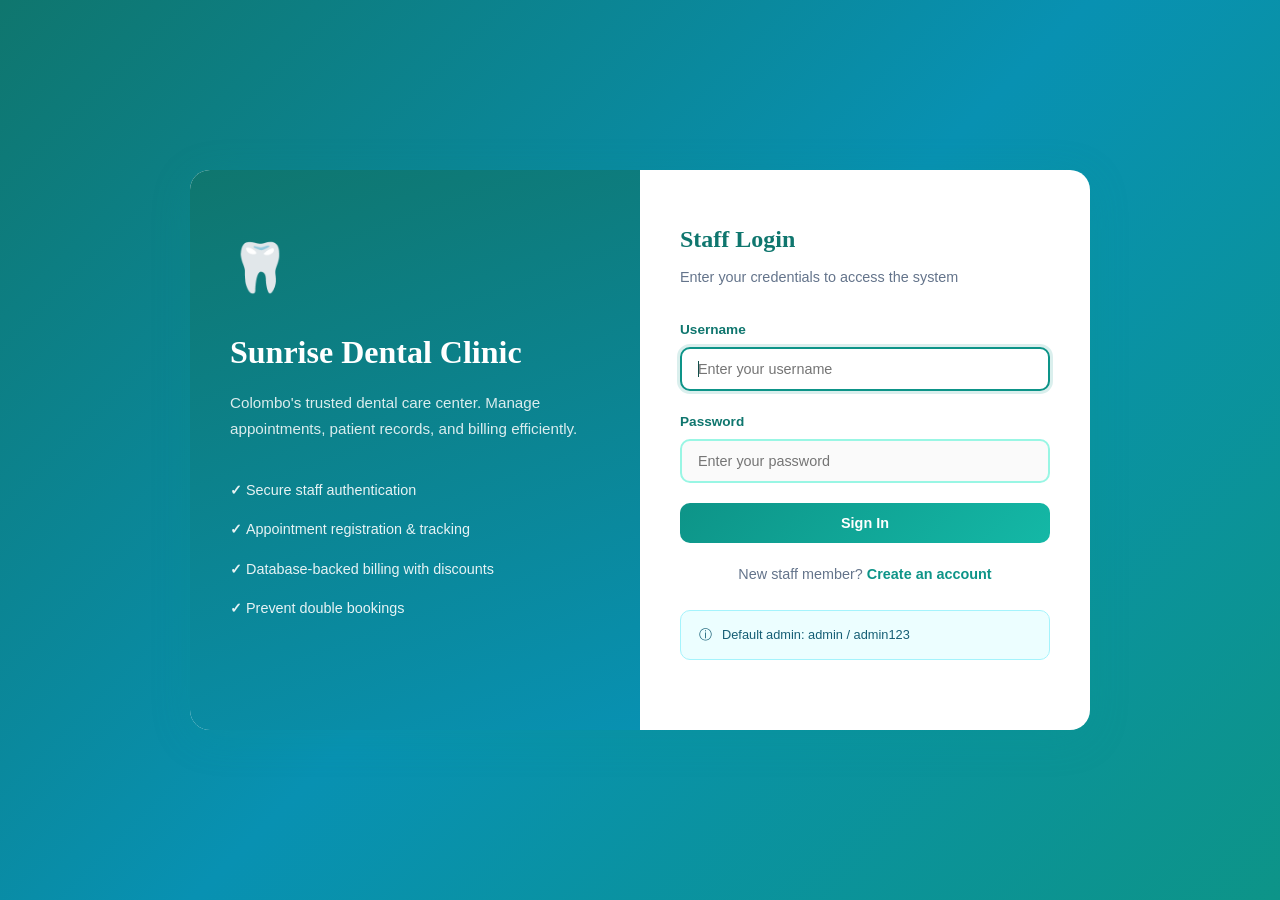
==== src/main/webapp/admin-dashboard.html @ fe85bd7c "Initial commit: Sunrise Dental Clinic full system HTML/CSS frontend with Java Servlet JDBC backend, " ====
<!DOCTYPE html>
<html lang="en">
<head>
    <meta charset="UTF-8">
    <meta name="viewport" content="width=device-width, initial-scale=1.0">
    <title>Admin Dashboard | Sunrise Dental Clinic</title>
    <link rel="stylesheet" href="css/style.css">
</head>
<body data-page="admin-dashboard">
<div class="app-layout">
    <div id="sidebar" class="sidebar"></div>
    <main class="main-content">
        <div class="page-header">
            <h1>Admin Dashboard</h1>
            <p>Manage clinic operations, staff accounts, and dentist schedules.</p>
        </div>
        <div class="stats-grid">
            <div class="stat-card">
                <div class="stat-icon teal">&#128197;</div>
                <div class="stat-info"><h3 id="totalAppt">0</h3><p>Total Appointments</p></div>
            </div>
            <div class="stat-card">
                <div class="stat-icon blue">&#128336;</div>
                <div class="stat-info"><h3 id="todayAppt">0</h3><p>Today's Appointments</p></div>
            </div>
            <div class="stat-card">
                <div class="stat-icon green">&#128104;</div>
                <div class="stat-info"><h3 id="dentistCount">0</h3><p>Active Dentists</p></div>
            </div>
            <div class="stat-card">
                <div class="stat-icon amber">&#128101;</div>
                <div class="stat-info"><h3 id="staffCount">0</h3><p>Active Staff</p></div>
            </div>
        </div>
        <div class="card">
            <h2 class="card-title">Admin Quick Actions</h2>
            <div class="quick-actions">
                <a href="manage-staff.html" class="action-card">
                    <div class="action-icon">&#128101;</div><h3>Manage Staff</h3><p>Add, edit, or deactivate staff accounts</p>
                </a>
                <a href="dentists.html" class="action-card">
                    <div class="action-icon">&#129463;</div><h3>Manage Dentists</h3><p>Update dentist details and schedules</p>
                </a>
                <a href="register.html" class="action-card">
                    <div class="action-icon">&#10010;</div><h3>Register Appointment</h3><p>Book a new patient visit</p>
                </a>
                <a href="view-appointment.html" class="action-card">
                    <div class="action-icon">&#128269;</div><h3>Search Appointments</h3><p>Find by number, name, or mobile</p>
                </a>
            </div>
        </div>
    </main>
</div>
<script src="js/config.js"></script>
<script src="js/app.js"></script>
<script>
    requireAdmin().then(async user => {
        if (!user) return;
        const result = await apiGet('/dashboard');
        if (result.success) {
            document.getElementById('totalAppt').textContent = result.data.totalAppointments;
            document.getElementById('todayAppt').textContent = result.data.todayAppointments;
            document.getElementById('dentistCount').textContent = result.data.dentistCount;
            document.getElementById('staffCount').textContent = result.data.staffCount || 0;
        }
    });
</script>
</body>
</html>
---- src/main/webapp/css/style.css ----
/* Sunrise Dental Clinic - Main Stylesheet */
@import url('https://fonts.googleapis.com/css2?family=Inter:wght@300;400;500;600;700&family=Playfair+Display:wght@600;700&display=swap');

:root {
    --primary: #0d9488;
    --primary-dark: #0f766e;
    --primary-light: #14b8a6;
    --primary-soft: #ccfbf1;
    --accent: #0891b2;
    --bg: #f0fdfa;
    --bg-card: #ffffff;
    --text: #134e4a;
    --text-secondary: #64748b;
    --border: #99f6e4;
    --shadow: 0 4px 24px rgba(13, 148, 136, 0.12);
    --shadow-lg: 0 8px 40px rgba(13, 148, 136, 0.18);
    --radius: 12px;
    --radius-lg: 20px;
    --sidebar-width: 260px;
    --danger: #ef4444;
    --success: #10b981;
}

* { margin: 0; padding: 0; box-sizing: border-box; }

body {
    font-family: 'Inter', sans-serif;
    background: var(--bg);
    color: var(--text);
    min-height: 100vh;
    line-height: 1.6;
}

h1, h2, h3 { font-family: 'Playfair Display', serif; }
a { text-decoration: none; color: inherit; }

.login-page {
    min-height: 100vh;
    display: flex;
    align-items: center;
    justify-content: center;
    background: linear-gradient(135deg, #0f766e 0%, #0891b2 50%, #0d9488 100%);
    padding: 20px;
}

.login-container {
    display: flex;
    width: 100%;
    max-width: 900px;
    background: var(--bg-card);
    border-radius: var(--radius-lg);
    overflow: hidden;
    box-shadow: var(--shadow-lg);
}

.login-brand {
    flex: 1;
    background: linear-gradient(160deg, var(--primary-dark), var(--accent));
    color: white;
    padding: 60px 40px;
}

.login-brand .logo-icon { font-size: 3rem; margin-bottom: 20px; }
.login-brand h1 { font-size: 2rem; margin-bottom: 12px; color: white; }
.login-brand p { opacity: 0.85; font-size: 0.95rem; line-height: 1.7; }
.login-brand .features { margin-top: 30px; list-style: none; }
.login-brand .features li { padding: 8px 0; font-size: 0.9rem; opacity: 0.9; }
.login-brand .features li::before { content: '✓ '; font-weight: 700; }

.login-form-panel { flex: 1; padding: 50px 40px; }
.login-form-panel h2 { font-size: 1.5rem; margin-bottom: 8px; color: var(--primary-dark); }
.login-form-panel .subtitle { color: var(--text-secondary); margin-bottom: 30px; font-size: 0.9rem; }

.app-layout { display: flex; min-height: 100vh; }

.sidebar {
    width: var(--sidebar-width);
    background: linear-gradient(180deg, var(--primary-dark) 0%, #115e59 100%);
    color: white;
    position: fixed;
    top: 0; left: 0;
    height: 100vh;
    display: flex;
    flex-direction: column;
    box-shadow: 4px 0 20px rgba(0,0,0,0.1);
}

.sidebar-brand { padding: 28px 24px; border-bottom: 1px solid rgba(255,255,255,0.1); }
.sidebar-brand h2 { font-size: 1.15rem; color: white; line-height: 1.3; }
.sidebar-brand span { font-size: 0.75rem; opacity: 0.7; font-family: 'Inter', sans-serif; }
.sidebar-nav { flex: 1; padding: 20px 12px; overflow-y: auto; }

.nav-item {
    display: flex; align-items: center; gap: 12px;
    padding: 12px 16px; border-radius: 10px; margin-bottom: 4px;
    font-size: 0.9rem; font-weight: 500;
    color: rgba(255,255,255,0.8);
    transition: all 0.2s ease;
}

.nav-item:hover { background: rgba(255,255,255,0.12); color: white; }
.nav-item.active { background: rgba(255,255,255,0.2); color: white; font-weight: 600; }
.nav-item .nav-icon { font-size: 1.2rem; width: 24px; text-align: center; }

.sidebar-footer { padding: 20px 16px; border-top: 1px solid rgba(255,255,255,0.1); }
.user-info { display: flex; align-items: center; gap: 12px; margin-bottom: 12px; }
.user-avatar {
    width: 40px; height: 40px; background: rgba(255,255,255,0.2);
    border-radius: 50%; display: flex; align-items: center; justify-content: center;
    font-weight: 700;
}
.user-details .name { font-size: 0.85rem; font-weight: 600; }
.user-details .role { font-size: 0.75rem; opacity: 0.7; }

.main-content { margin-left: var(--sidebar-width); flex: 1; padding: 32px 40px; min-height: 100vh; }
.page-header { margin-bottom: 32px; }
.page-header h1 { font-size: 1.75rem; color: var(--primary-dark); margin-bottom: 6px; }
.page-header p { color: var(--text-secondary); font-size: 0.95rem; }

.card {
    background: var(--bg-card); border-radius: var(--radius);
    box-shadow: var(--shadow); padding: 28px; border: 1px solid var(--border);
}
.card-title {
    font-size: 1.1rem; font-weight: 600; color: var(--primary-dark);
    margin-bottom: 20px; padding-bottom: 12px; border-bottom: 2px solid var(--primary-soft);
}

.stats-grid { display: grid; grid-template-columns: repeat(auto-fit, minmax(220px, 1fr)); gap: 20px; margin-bottom: 32px; }
.stat-card {
    background: var(--bg-card); border-radius: var(--radius); padding: 24px;
    box-shadow: var(--shadow); border: 1px solid var(--border);
    display: flex; align-items: center; gap: 16px;
}
.stat-icon { width: 56px; height: 56px; border-radius: 14px; display: flex; align-items: center; justify-content: center; font-size: 1.5rem; }
.stat-icon.teal { background: var(--primary-soft); }
.stat-icon.blue { background: #e0f2fe; }
.stat-icon.green { background: #d1fae5; }
.stat-icon.amber { background: #fef3c7; }
.stat-info h3 { font-size: 1.75rem; font-weight: 700; color: var(--primary-dark); font-family: 'Inter', sans-serif; }
.stat-info p { font-size: 0.85rem; color: var(--text-secondary); }

.quick-actions { display: grid; grid-template-columns: repeat(auto-fit, minmax(200px, 1fr)); gap: 16px; }
.action-card {
    background: var(--bg-card); border: 2px solid var(--border); border-radius: var(--radius);
    padding: 24px; text-align: center; transition: all 0.2s ease;
}
.action-card:hover { border-color: var(--primary); box-shadow: var(--shadow); transform: translateY(-2px); }
.action-card .action-icon { font-size: 2rem; margin-bottom: 12px; }
.action-card h3 { font-size: 0.95rem; color: var(--primary-dark); font-family: 'Inter', sans-serif; font-weight: 600; }
.action-card p { font-size: 0.8rem; color: var(--text-secondary); margin-top: 4px; }

.form-group { margin-bottom: 20px; }
.form-group label { display: block; font-size: 0.85rem; font-weight: 600; color: var(--primary-dark); margin-bottom: 6px; }
.form-group label .required { color: var(--danger); }
.form-control {
    width: 100%; padding: 12px 16px; border: 2px solid var(--border); border-radius: 10px;
    font-size: 0.9rem; font-family: 'Inter', sans-serif; color: var(--text); background: #fafafa;
}
.form-control:focus { outline: none; border-color: var(--primary); box-shadow: 0 0 0 3px rgba(13, 148, 136, 0.15); background: white; }
.form-row { display: grid; grid-template-columns: 1fr 1fr; gap: 20px; }
select.form-control { cursor: pointer; }
textarea.form-control { resize: vertical; min-height: 80px; }

.btn {
    display: inline-flex; align-items: center; justify-content: center; gap: 8px;
    padding: 12px 24px; border: none; border-radius: 10px;
    font-size: 0.9rem; font-weight: 600; font-family: 'Inter', sans-serif; cursor: pointer;
}
.btn-primary { background: linear-gradient(135deg, var(--primary), var(--primary-light)); color: white; }
.btn-secondary { background: white; color: var(--primary-dark); border: 2px solid var(--border); }
.btn-danger { background: #fef2f2; color: var(--danger); border: 2px solid #fecaca; }
.btn-block { width: 100%; }
.btn-sm { padding: 8px 16px; font-size: 0.8rem; }
.form-actions { display: flex; gap: 12px; margin-top: 28px; padding-top: 20px; border-top: 1px solid var(--border); }

.alert { padding: 14px 18px; border-radius: 10px; margin-bottom: 20px; font-size: 0.9rem; font-weight: 500; display: flex; align-items: center; gap: 10px; }
.alert-success { background: #ecfdf5; color: #065f46; border: 1px solid #a7f3d0; }
.alert-error { background: #fef2f2; color: #991b1b; border: 1px solid #fecaca; }
.alert-info { background: #ecfeff; color: #155e75; border: 1px solid #a5f3fc; }

.detail-grid { display: grid; grid-template-columns: 1fr 1fr; gap: 16px; }
.detail-item { padding: 16px; background: var(--bg); border-radius: 10px; border: 1px solid var(--border); }
.detail-item .label { font-size: 0.75rem; font-weight: 600; text-transform: uppercase; letter-spacing: 0.5px; color: var(--text-secondary); margin-bottom: 4px; }
.detail-item .value { font-size: 1rem; font-weight: 500; color: var(--primary-dark); }
.detail-item.full-width { grid-column: 1 / -1; }
.appointment-badge { display: inline-block; background: var(--primary-soft); color: var(--primary-dark); padding: 6px 16px; border-radius: 20px; font-weight: 700; }

.search-box { display: flex; gap: 12px; max-width: 500px; margin-bottom: 24px; }
.table-wrapper { overflow-x: auto; }
.data-table { width: 100%; border-collapse: collapse; font-size: 0.9rem; }
.data-table thead { background: var(--primary-soft); }
.data-table th { padding: 14px 16px; text-align: left; font-weight: 600; color: var(--primary-dark); font-size: 0.8rem; text-transform: uppercase; }
.data-table td { padding: 14px 16px; border-bottom: 1px solid var(--border); }
.data-table tbody tr:hover { background: #f0fdfa; }
.badge { display: inline-block; padding: 4px 10px; border-radius: 6px; font-size: 0.75rem; font-weight: 600; }
.badge-teal { background: var(--primary-soft); color: var(--primary-dark); }

.receipt { max-width: 600px; margin: 0 auto; border: 2px dashed var(--border); border-radius: var(--radius); padding: 32px; background: white; }
.receipt-header { text-align: center; margin-bottom: 24px; padding-bottom: 20px; border-bottom: 2px solid var(--primary-soft); }
.receipt-row { display: flex; justify-content: space-between; padding: 10px 0; font-size: 0.9rem; }
.receipt-row.total { border-top: 2px solid var(--primary); margin-top: 12px; padding-top: 16px; font-weight: 700; font-size: 1.15rem; color: var(--primary-dark); }
.receipt-footer { text-align: center; margin-top: 24px; padding-top: 16px; border-top: 1px dashed var(--border); color: var(--text-secondary); font-size: 0.85rem; }
.print-actions { text-align: center; margin-top: 24px; }

.help-section { margin-bottom: 28px; }
.help-section h3 { font-size: 1.05rem; color: var(--primary-dark); margin-bottom: 12px; font-family: 'Inter', sans-serif; font-weight: 600; }
.help-steps { list-style: none; counter-reset: step; }
.help-steps li { counter-increment: step; padding: 14px 16px 14px 48px; position: relative; margin-bottom: 8px; background: var(--bg); border-radius: 10px; border: 1px solid var(--border); font-size: 0.9rem; }
.help-steps li::before {
    content: counter(step); position: absolute; left: 14px; top: 50%; transform: translateY(-50%);
    width: 24px; height: 24px; background: var(--primary); color: white; border-radius: 50%;
    display: flex; align-items: center; justify-content: center; font-size: 0.75rem; font-weight: 700;
}
.assumptions-list { list-style: none; }
.assumptions-list li { padding: 12px 16px; margin-bottom: 8px; background: var(--bg); border-left: 4px solid var(--primary); border-radius: 0 10px 10px 0; font-size: 0.9rem; }

@media print {
    .sidebar, .page-header, .search-box, .print-actions, .form-actions, .alert { display: none !important; }
    .main-content { margin-left: 0; padding: 0; }
}

.nav-section-label {
    font-size: 0.7rem;
    text-transform: uppercase;
    letter-spacing: 0.08em;
    opacity: 0.55;
    padding: 16px 16px 8px;
    font-weight: 600;
}

.auth-link {
    margin-top: 20px;
    text-align: center;
    font-size: 0.9rem;
    color: var(--text-secondary);
}

.auth-link a {
    color: var(--primary);
    font-weight: 600;
}

.search-card { margin-bottom: 24px; }

.result-list {
    display: grid;
    gap: 16px;
    grid-template-columns: repeat(auto-fit, minmax(280px, 1fr));
}

.result-card {
    background: var(--bg-card);
    border: 1px solid var(--border);
    border-radius: var(--radius);
    padding: 20px;
    box-shadow: var(--shadow);
}

.result-card-header {
    display: flex;
    justify-content: space-between;
    align-items: center;
    gap: 12px;
    margin-bottom: 12px;
}

.result-date {
    font-size: 0.8rem;
    color: var(--text-secondary);
}

.result-card-body {
    display: flex;
    flex-direction: column;
    gap: 4px;
    margin-bottom: 16px;
    font-size: 0.9rem;
}

.bill-editor .bill-summary {
    background: var(--bg);
    border: 1px solid var(--border);
    border-radius: 10px;
    padding: 16px 20px;
    margin-top: 8px;
}

.badge-green { background: #d1fae5; color: #065f46; }
.badge-red { background: #fee2e2; color: #991b1b; }
.badge-amber { background: #fef3c7; color: #92400e; }

.table-actions {
    display: flex;
    gap: 8px;
    flex-wrap: wrap;
}

.text-muted {
    color: var(--text-secondary);
    font-size: 0.85rem;
}

@media (max-width: 768px) {
    .sidebar { transform: translateX(-100%); }
    .main-content { margin-left: 0; padding: 20px; }
    .login-container { flex-direction: column; }
    .form-row, .detail-grid { grid-template-columns: 1fr; }
}
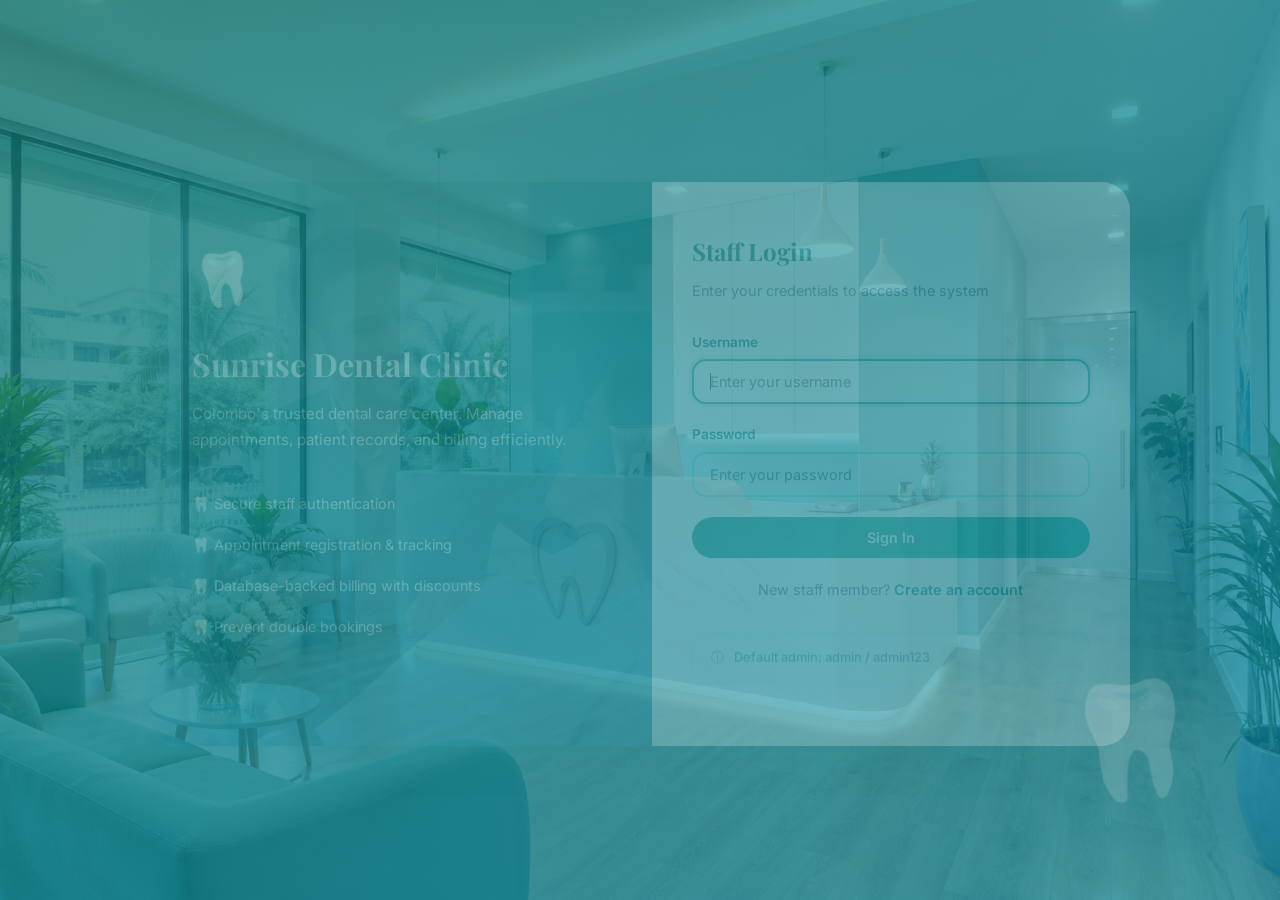
==== commit 3afc79ef: "Refresh the clinic interface with photos, motion, and a left menu panel. Co-authored-by: Cursor <cur" ====
--- a/src/main/webapp/admin-dashboard.html
+++ b/src/main/webapp/admin-dashboard.html
@@ -1,4 +1,5 @@
 <!DOCTYPE html>
+<!-- Admin dashboard with staff and dentist management shortcuts. -->
 <html lang="en">
 <head>
     <meta charset="UTF-8">
@@ -14,6 +15,13 @@
             <h1>Admin Dashboard</h1>
             <p>Manage clinic operations, staff accounts, and dentist schedules.</p>
         </div>
+        <section class="hero-banner">
+            <img src="images/clinic-care.png" alt="Clinic care team">
+            <div class="hero-overlay">
+                <h2>Admin overview</h2>
+                <p>Staff, dentists, and daily appointments in one teal workspace.</p>
+            </div>
+        </section>
         <div class="stats-grid">
             <div class="stat-card">
                 <div class="stat-icon teal">&#128197;</div>
--- a/src/main/webapp/css/style.css
+++ b/src/main/webapp/css/style.css
@@ -1,4 +1,4 @@
-/* Sunrise Dental Clinic - Main Stylesheet */
+/* Sunrise Dental Clinic - Interface restyle. Teal palette and tooth icons kept. */
 @import url('https://fonts.googleapis.com/css2?family=Inter:wght@300;400;500;600;700&family=Playfair+Display:wght@600;700&display=swap');
 
 :root {
@@ -12,11 +12,11 @@
     --text: #134e4a;
     --text-secondary: #64748b;
     --border: #99f6e4;
-    --shadow: 0 4px 24px rgba(13, 148, 136, 0.12);
-    --shadow-lg: 0 8px 40px rgba(13, 148, 136, 0.18);
-    --radius: 12px;
-    --radius-lg: 20px;
-    --sidebar-width: 260px;
+    --shadow: 0 10px 30px rgba(13, 148, 136, 0.12);
+    --shadow-lg: 0 18px 50px rgba(13, 148, 136, 0.2);
+    --radius: 18px;
+    --radius-lg: 28px;
+    --sidebar-width: 268px;
     --danger: #ef4444;
     --success: #10b981;
 }
@@ -25,7 +25,9 @@
 
 body {
     font-family: 'Inter', sans-serif;
-    background: var(--bg);
+    background:
+        radial-gradient(circle at top right, rgba(20, 184, 166, 0.16), transparent 28%),
+        var(--bg);
     color: var(--text);
     min-height: 100vh;
     line-height: 1.6;
@@ -34,75 +36,169 @@
 h1, h2, h3 { font-family: 'Playfair Display', serif; }
 a { text-decoration: none; color: inherit; }
 
+@keyframes fadeUp {
+    from { opacity: 0; transform: translateY(18px); }
+    to { opacity: 1; transform: translateY(0); }
+}
+
+@keyframes floatTooth {
+    0%, 100% { transform: translateY(0) rotate(-6deg); }
+    50% { transform: translateY(-10px) rotate(6deg); }
+}
+
+@keyframes kenBurns {
+    0% { transform: scale(1); }
+    100% { transform: scale(1.08); }
+}
+
+@keyframes pulseGlow {
+    0%, 100% { box-shadow: 0 0 0 0 rgba(13, 148, 136, 0.25); }
+    50% { box-shadow: 0 0 0 12px rgba(13, 148, 136, 0); }
+}
+
 .login-page {
     min-height: 100vh;
     display: flex;
     align-items: center;
     justify-content: center;
-    background: linear-gradient(135deg, #0f766e 0%, #0891b2 50%, #0d9488 100%);
-    padding: 20px;
+    background:
+        linear-gradient(135deg, rgba(15, 118, 110, 0.78), rgba(8, 145, 178, 0.72)),
+        url('../images/clinic-reception.png') center/cover no-repeat;
+    padding: 24px;
+    overflow: hidden;
+    position: relative;
+}
+
+.login-page::before {
+    content: '🦷';
+    position: absolute;
+    font-size: 7rem;
+    right: 6%;
+    bottom: 8%;
+    opacity: 0.18;
+    animation: floatTooth 5s ease-in-out infinite;
+    pointer-events: none;
 }
 
 .login-container {
     display: flex;
     width: 100%;
-    max-width: 900px;
-    background: var(--bg-card);
+    max-width: 980px;
+    background: rgba(255, 255, 255, 0.96);
     border-radius: var(--radius-lg);
     overflow: hidden;
     box-shadow: var(--shadow-lg);
+    animation: fadeUp 0.7s ease;
 }
 
 .login-brand {
-    flex: 1;
-    background: linear-gradient(160deg, var(--primary-dark), var(--accent));
-    color: white;
-    padding: 60px 40px;
-}
-
-.login-brand .logo-icon { font-size: 3rem; margin-bottom: 20px; }
+    flex: 1.05;
+    color: white;
+    padding: 56px 42px;
+    position: relative;
+    background:
+        linear-gradient(160deg, rgba(15, 118, 110, 0.88), rgba(8, 145, 178, 0.78)),
+        url('../images/clinic-care.png') center/cover no-repeat;
+}
+
+.login-brand .logo-icon {
+    font-size: 3.2rem;
+    margin-bottom: 18px;
+    display: inline-block;
+    animation: floatTooth 4s ease-in-out infinite;
+}
+
 .login-brand h1 { font-size: 2rem; margin-bottom: 12px; color: white; }
-.login-brand p { opacity: 0.85; font-size: 0.95rem; line-height: 1.7; }
+.login-brand p { opacity: 0.92; font-size: 0.95rem; line-height: 1.7; }
 .login-brand .features { margin-top: 30px; list-style: none; }
-.login-brand .features li { padding: 8px 0; font-size: 0.9rem; opacity: 0.9; }
-.login-brand .features li::before { content: '✓ '; font-weight: 700; }
+.login-brand .features li {
+    padding: 9px 0;
+    font-size: 0.9rem;
+    opacity: 0.95;
+}
+.login-brand .features li::before { content: '🦷 '; }
 
 .login-form-panel { flex: 1; padding: 50px 40px; }
 .login-form-panel h2 { font-size: 1.5rem; margin-bottom: 8px; color: var(--primary-dark); }
 .login-form-panel .subtitle { color: var(--text-secondary); margin-bottom: 30px; font-size: 0.9rem; }
 
-.app-layout { display: flex; min-height: 100vh; }
+.app-layout {
+    display: flex;
+    min-height: 100vh;
+}
 
 .sidebar {
     width: var(--sidebar-width);
-    background: linear-gradient(180deg, var(--primary-dark) 0%, #115e59 100%);
+    background:
+        linear-gradient(180deg, rgba(15, 118, 110, 0.94), rgba(17, 94, 89, 0.96)),
+        url('../images/clinic-smile.png') center/cover no-repeat;
     color: white;
     position: fixed;
-    top: 0; left: 0;
-    height: 100vh;
+    top: 16px;
+    left: 16px;
+    height: calc(100vh - 32px);
     display: flex;
     flex-direction: column;
-    box-shadow: 4px 0 20px rgba(0,0,0,0.1);
-}
-
-.sidebar-brand { padding: 28px 24px; border-bottom: 1px solid rgba(255,255,255,0.1); }
-.sidebar-brand h2 { font-size: 1.15rem; color: white; line-height: 1.3; }
-.sidebar-brand span { font-size: 0.75rem; opacity: 0.7; font-family: 'Inter', sans-serif; }
-.sidebar-nav { flex: 1; padding: 20px 12px; overflow-y: auto; }
+    border-radius: 24px;
+    overflow: hidden;
+    box-shadow: 8px 0 28px rgba(15, 118, 110, 0.22);
+}
+
+.sidebar-brand {
+    padding: 22px 20px;
+    border-bottom: 1px solid rgba(255,255,255,0.12);
+    display: flex;
+    gap: 12px;
+    align-items: center;
+}
+
+.sidebar-tooth {
+    width: 46px;
+    height: 46px;
+    border-radius: 16px;
+    background: rgba(255,255,255,0.16);
+    display: flex;
+    align-items: center;
+    justify-content: center;
+    font-size: 1.5rem;
+    animation: pulseGlow 3.4s ease-in-out infinite;
+    flex-shrink: 0;
+}
+
+.sidebar-brand h2 { font-size: 1.05rem; color: white; line-height: 1.25; }
+.sidebar-brand span { font-size: 0.75rem; opacity: 0.75; font-family: 'Inter', sans-serif; }
+.sidebar-nav { flex: 1; padding: 16px 12px; overflow-y: auto; }
 
 .nav-item {
-    display: flex; align-items: center; gap: 12px;
-    padding: 12px 16px; border-radius: 10px; margin-bottom: 4px;
-    font-size: 0.9rem; font-weight: 500;
-    color: rgba(255,255,255,0.8);
-    transition: all 0.2s ease;
-}
-
-.nav-item:hover { background: rgba(255,255,255,0.12); color: white; }
-.nav-item.active { background: rgba(255,255,255,0.2); color: white; font-weight: 600; }
+    display: flex;
+    align-items: center;
+    gap: 12px;
+    padding: 11px 14px;
+    border-radius: 14px;
+    margin-bottom: 4px;
+    font-size: 0.88rem;
+    font-weight: 500;
+    color: rgba(255,255,255,0.88);
+    transition: transform 0.22s ease, background 0.22s ease;
+}
+
+.nav-item:hover {
+    background: rgba(255,255,255,0.14);
+    color: white;
+    transform: translateX(4px);
+}
+.nav-item.active {
+    background: rgba(255,255,255,0.22);
+    color: white;
+    font-weight: 600;
+}
 .nav-item .nav-icon { font-size: 1.2rem; width: 24px; text-align: center; }
 
-.sidebar-footer { padding: 20px 16px; border-top: 1px solid rgba(255,255,255,0.1); }
+.sidebar-footer {
+    padding: 16px;
+    border-top: 1px solid rgba(255,255,255,0.12);
+}
+
 .user-info { display: flex; align-items: center; gap: 12px; margin-bottom: 12px; }
 .user-avatar {
     width: 40px; height: 40px; background: rgba(255,255,255,0.2);
@@ -112,14 +208,97 @@
 .user-details .name { font-size: 0.85rem; font-weight: 600; }
 .user-details .role { font-size: 0.75rem; opacity: 0.7; }
 
-.main-content { margin-left: var(--sidebar-width); flex: 1; padding: 32px 40px; min-height: 100vh; }
-.page-header { margin-bottom: 32px; }
-.page-header h1 { font-size: 1.75rem; color: var(--primary-dark); margin-bottom: 6px; }
+.main-content {
+    margin-left: calc(var(--sidebar-width) + 28px);
+    flex: 1;
+    padding: 28px 36px 48px;
+    min-height: 100vh;
+    animation: fadeUp 0.55s ease;
+}
+
+.page-header { margin-bottom: 24px; }
+.page-header h1 { font-size: 1.8rem; color: var(--primary-dark); margin-bottom: 6px; }
 .page-header p { color: var(--text-secondary); font-size: 0.95rem; }
 
+.hero-banner {
+    position: relative;
+    height: 180px;
+    border-radius: var(--radius-lg);
+    overflow: hidden;
+    margin-bottom: 28px;
+    box-shadow: var(--shadow);
+}
+
+.hero-banner img {
+    width: 100%;
+    height: 100%;
+    object-fit: cover;
+    animation: kenBurns 18s ease-in-out alternate infinite;
+}
+
+.hero-banner .hero-overlay {
+    position: absolute;
+    inset: 0;
+    background: linear-gradient(90deg, rgba(15, 118, 110, 0.78), rgba(8, 145, 178, 0.28));
+    color: white;
+    display: flex;
+    flex-direction: column;
+    justify-content: center;
+    padding: 28px 32px;
+}
+
+.hero-banner .hero-overlay h2 {
+    color: white;
+    font-size: 1.6rem;
+    margin-bottom: 6px;
+}
+
+.hero-banner .hero-overlay p {
+    max-width: 520px;
+    opacity: 0.92;
+}
+
+.photo-strip {
+    display: grid;
+    grid-template-columns: 1.4fr 1fr 1fr;
+    gap: 14px;
+    margin-bottom: 28px;
+}
+
+.photo-tile {
+    position: relative;
+    height: 140px;
+    border-radius: var(--radius);
+    overflow: hidden;
+    box-shadow: var(--shadow);
+}
+
+.photo-tile img {
+    width: 100%;
+    height: 100%;
+    object-fit: cover;
+    transition: transform 0.6s ease;
+}
+
+.photo-tile:hover img { transform: scale(1.08); }
+
+.photo-tile span {
+    position: absolute;
+    left: 12px;
+    bottom: 10px;
+    color: white;
+    font-size: 0.8rem;
+    font-weight: 600;
+    text-shadow: 0 2px 8px rgba(0,0,0,0.35);
+}
+
 .card {
-    background: var(--bg-card); border-radius: var(--radius);
-    box-shadow: var(--shadow); padding: 28px; border: 1px solid var(--border);
+    background: var(--bg-card);
+    border-radius: var(--radius);
+    box-shadow: var(--shadow);
+    padding: 28px;
+    border: 1px solid rgba(153, 246, 228, 0.7);
+    animation: fadeUp 0.6s ease;
 }
 .card-title {
     font-size: 1.1rem; font-weight: 600; color: var(--primary-dark);
@@ -128,11 +307,19 @@
 
 .stats-grid { display: grid; grid-template-columns: repeat(auto-fit, minmax(220px, 1fr)); gap: 20px; margin-bottom: 32px; }
 .stat-card {
-    background: var(--bg-card); border-radius: var(--radius); padding: 24px;
-    box-shadow: var(--shadow); border: 1px solid var(--border);
-    display: flex; align-items: center; gap: 16px;
-}
-.stat-icon { width: 56px; height: 56px; border-radius: 14px; display: flex; align-items: center; justify-content: center; font-size: 1.5rem; }
+    background: var(--bg-card);
+    border-radius: var(--radius);
+    padding: 22px;
+    box-shadow: var(--shadow);
+    border: 1px solid var(--border);
+    display: flex;
+    align-items: center;
+    gap: 16px;
+    transition: transform 0.25s ease, box-shadow 0.25s ease;
+    animation: fadeUp 0.65s ease;
+}
+.stat-card:hover { transform: translateY(-6px); box-shadow: var(--shadow-lg); }
+.stat-icon { width: 56px; height: 56px; border-radius: 16px; display: flex; align-items: center; justify-content: center; font-size: 1.5rem; }
 .stat-icon.teal { background: var(--primary-soft); }
 .stat-icon.blue { background: #e0f2fe; }
 .stat-icon.green { background: #d1fae5; }
@@ -142,11 +329,20 @@
 
 .quick-actions { display: grid; grid-template-columns: repeat(auto-fit, minmax(200px, 1fr)); gap: 16px; }
 .action-card {
-    background: var(--bg-card); border: 2px solid var(--border); border-radius: var(--radius);
-    padding: 24px; text-align: center; transition: all 0.2s ease;
-}
-.action-card:hover { border-color: var(--primary); box-shadow: var(--shadow); transform: translateY(-2px); }
-.action-card .action-icon { font-size: 2rem; margin-bottom: 12px; }
+    background: linear-gradient(180deg, #ffffff 0%, #f0fdfa 100%);
+    border: 2px solid var(--border);
+    border-radius: var(--radius);
+    padding: 24px;
+    text-align: center;
+    transition: transform 0.25s ease, border-color 0.25s ease, box-shadow 0.25s ease;
+}
+.action-card:hover {
+    border-color: var(--primary);
+    box-shadow: var(--shadow);
+    transform: translateY(-8px);
+}
+.action-card .action-icon { font-size: 2rem; margin-bottom: 12px; display: inline-block; transition: transform 0.25s ease; }
+.action-card:hover .action-icon { transform: scale(1.15) rotate(-6deg); }
 .action-card h3 { font-size: 0.95rem; color: var(--primary-dark); font-family: 'Inter', sans-serif; font-weight: 600; }
 .action-card p { font-size: 0.8rem; color: var(--text-secondary); margin-top: 4px; }
 
@@ -154,33 +350,37 @@
 .form-group label { display: block; font-size: 0.85rem; font-weight: 600; color: var(--primary-dark); margin-bottom: 6px; }
 .form-group label .required { color: var(--danger); }
 .form-control {
-    width: 100%; padding: 12px 16px; border: 2px solid var(--border); border-radius: 10px;
+    width: 100%; padding: 12px 16px; border: 2px solid var(--border); border-radius: 14px;
     font-size: 0.9rem; font-family: 'Inter', sans-serif; color: var(--text); background: #fafafa;
-}
-.form-control:focus { outline: none; border-color: var(--primary); box-shadow: 0 0 0 3px rgba(13, 148, 136, 0.15); background: white; }
+    transition: border-color 0.2s ease, box-shadow 0.2s ease, background 0.2s ease;
+}
+.form-control:focus { outline: none; border-color: var(--primary); box-shadow: 0 0 0 4px rgba(13, 148, 136, 0.15); background: white; }
 .form-row { display: grid; grid-template-columns: 1fr 1fr; gap: 20px; }
 select.form-control { cursor: pointer; }
 textarea.form-control { resize: vertical; min-height: 80px; }
 
 .btn {
     display: inline-flex; align-items: center; justify-content: center; gap: 8px;
-    padding: 12px 24px; border: none; border-radius: 10px;
+    padding: 12px 24px; border: none; border-radius: 999px;
     font-size: 0.9rem; font-weight: 600; font-family: 'Inter', sans-serif; cursor: pointer;
-}
+    transition: transform 0.2s ease, box-shadow 0.2s ease;
+}
+.btn:hover { transform: translateY(-2px); }
 .btn-primary { background: linear-gradient(135deg, var(--primary), var(--primary-light)); color: white; }
+.btn-primary:hover { box-shadow: 0 8px 18px rgba(13, 148, 136, 0.28); }
 .btn-secondary { background: white; color: var(--primary-dark); border: 2px solid var(--border); }
 .btn-danger { background: #fef2f2; color: var(--danger); border: 2px solid #fecaca; }
 .btn-block { width: 100%; }
 .btn-sm { padding: 8px 16px; font-size: 0.8rem; }
 .form-actions { display: flex; gap: 12px; margin-top: 28px; padding-top: 20px; border-top: 1px solid var(--border); }
 
-.alert { padding: 14px 18px; border-radius: 10px; margin-bottom: 20px; font-size: 0.9rem; font-weight: 500; display: flex; align-items: center; gap: 10px; }
+.alert { padding: 14px 18px; border-radius: 14px; margin-bottom: 20px; font-size: 0.9rem; font-weight: 500; display: flex; align-items: center; gap: 10px; animation: fadeUp 0.35s ease; }
 .alert-success { background: #ecfdf5; color: #065f46; border: 1px solid #a7f3d0; }
 .alert-error { background: #fef2f2; color: #991b1b; border: 1px solid #fecaca; }
 .alert-info { background: #ecfeff; color: #155e75; border: 1px solid #a5f3fc; }
 
 .detail-grid { display: grid; grid-template-columns: 1fr 1fr; gap: 16px; }
-.detail-item { padding: 16px; background: var(--bg); border-radius: 10px; border: 1px solid var(--border); }
+.detail-item { padding: 16px; background: var(--bg); border-radius: 14px; border: 1px solid var(--border); }
 .detail-item .label { font-size: 0.75rem; font-weight: 600; text-transform: uppercase; letter-spacing: 0.5px; color: var(--text-secondary); margin-bottom: 4px; }
 .detail-item .value { font-size: 1rem; font-weight: 500; color: var(--primary-dark); }
 .detail-item.full-width { grid-column: 1 / -1; }
@@ -192,8 +392,9 @@
 .data-table thead { background: var(--primary-soft); }
 .data-table th { padding: 14px 16px; text-align: left; font-weight: 600; color: var(--primary-dark); font-size: 0.8rem; text-transform: uppercase; }
 .data-table td { padding: 14px 16px; border-bottom: 1px solid var(--border); }
+.data-table tbody tr { transition: background 0.2s ease; }
 .data-table tbody tr:hover { background: #f0fdfa; }
-.badge { display: inline-block; padding: 4px 10px; border-radius: 6px; font-size: 0.75rem; font-weight: 600; }
+.badge { display: inline-block; padding: 4px 10px; border-radius: 999px; font-size: 0.75rem; font-weight: 600; }
 .badge-teal { background: var(--primary-soft); color: var(--primary-dark); }
 
 .receipt { max-width: 600px; margin: 0 auto; border: 2px dashed var(--border); border-radius: var(--radius); padding: 32px; background: white; }
@@ -206,17 +407,17 @@
 .help-section { margin-bottom: 28px; }
 .help-section h3 { font-size: 1.05rem; color: var(--primary-dark); margin-bottom: 12px; font-family: 'Inter', sans-serif; font-weight: 600; }
 .help-steps { list-style: none; counter-reset: step; }
-.help-steps li { counter-increment: step; padding: 14px 16px 14px 48px; position: relative; margin-bottom: 8px; background: var(--bg); border-radius: 10px; border: 1px solid var(--border); font-size: 0.9rem; }
+.help-steps li { counter-increment: step; padding: 14px 16px 14px 48px; position: relative; margin-bottom: 8px; background: var(--bg); border-radius: 12px; border: 1px solid var(--border); font-size: 0.9rem; }
 .help-steps li::before {
     content: counter(step); position: absolute; left: 14px; top: 50%; transform: translateY(-50%);
     width: 24px; height: 24px; background: var(--primary); color: white; border-radius: 50%;
     display: flex; align-items: center; justify-content: center; font-size: 0.75rem; font-weight: 700;
 }
 .assumptions-list { list-style: none; }
-.assumptions-list li { padding: 12px 16px; margin-bottom: 8px; background: var(--bg); border-left: 4px solid var(--primary); border-radius: 0 10px 10px 0; font-size: 0.9rem; }
+.assumptions-list li { padding: 12px 16px; margin-bottom: 8px; background: var(--bg); border-left: 4px solid var(--primary); border-radius: 0 12px 12px 0; font-size: 0.9rem; }
 
 @media print {
-    .sidebar, .page-header, .search-box, .print-actions, .form-actions, .alert { display: none !important; }
+    .sidebar, .page-header, .search-box, .print-actions, .form-actions, .alert, .hero-banner, .photo-strip { display: none !important; }
     .main-content { margin-left: 0; padding: 0; }
 }
 
@@ -255,7 +456,10 @@
     border-radius: var(--radius);
     padding: 20px;
     box-shadow: var(--shadow);
-}
+    transition: transform 0.25s ease;
+}
+
+.result-card:hover { transform: translateY(-4px); }
 
 .result-card-header {
     display: flex;
@@ -281,7 +485,7 @@
 .bill-editor .bill-summary {
     background: var(--bg);
     border: 1px solid var(--border);
-    border-radius: 10px;
+    border-radius: 14px;
     padding: 16px 20px;
     margin-top: 8px;
 }
@@ -301,9 +505,14 @@
     font-size: 0.85rem;
 }
 
+@media (max-width: 900px) {
+    .photo-strip { grid-template-columns: 1fr; }
+}
+
 @media (max-width: 768px) {
-    .sidebar { transform: translateX(-100%); }
+    .sidebar { transform: none; top: 0; left: 0; height: auto; position: relative; width: 100%; border-radius: 0; }
     .main-content { margin-left: 0; padding: 20px; }
     .login-container { flex-direction: column; }
     .form-row, .detail-grid { grid-template-columns: 1fr; }
-}
+    .hero-banner { height: 150px; }
+}
